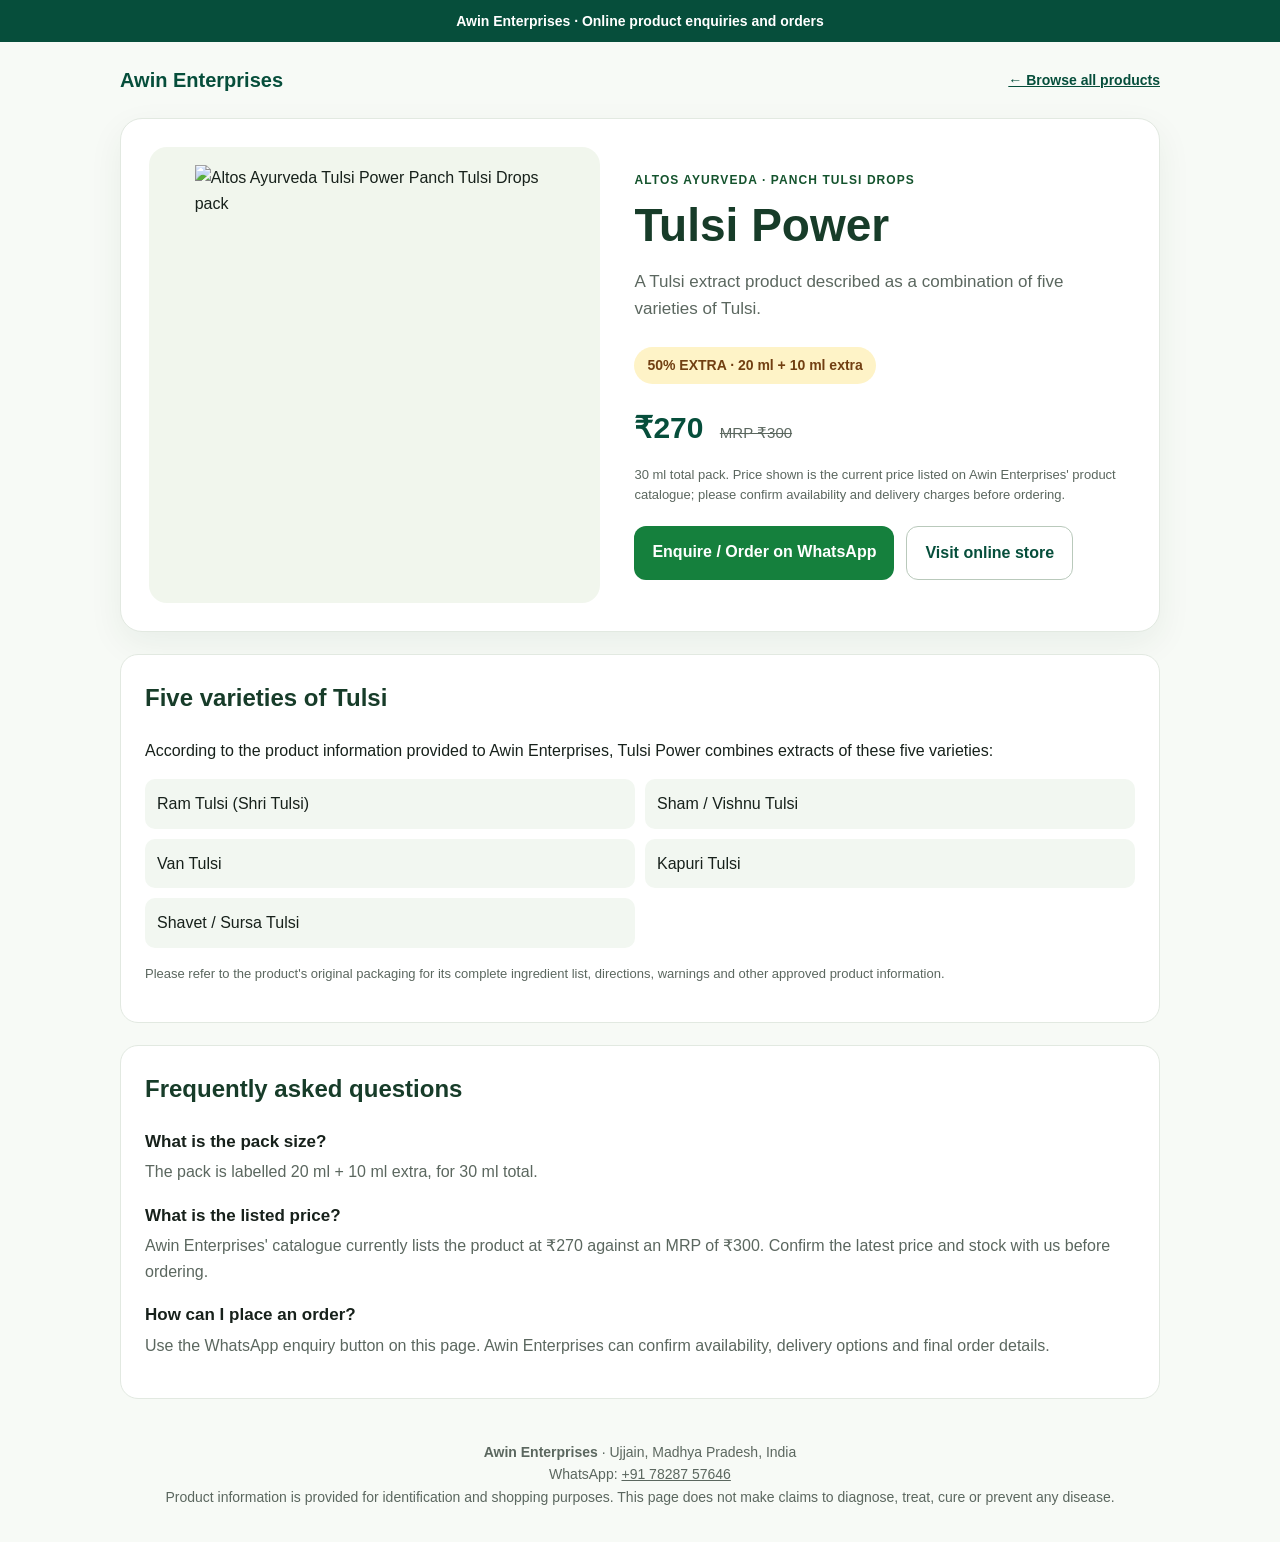
==== tulsi-power.html @ fa729369 "Add SEO-friendly Tulsi Power product landing page" ====
<!doctype html>
<html lang="en">
<head>
  <meta charset="utf-8">
  <meta name="viewport" content="width=device-width, initial-scale=1">
  <title>Altos Ayurveda Tulsi Power Panch Tulsi Drops 30 ml | Awin Enterprises</title>
  <meta name="description" content="Explore Altos Ayurveda Tulsi Power Panch Tulsi Drops at Awin Enterprises. 20 ml + 10 ml extra (30 ml total). Listed price ₹270. Order online or enquire on WhatsApp.">
  <meta name="robots" content="index,follow">
  <link rel="canonical" href="https://awinenterprises.in/tulsi-power.html">
  <meta property="og:type" content="product">
  <meta property="og:title" content="Altos Ayurveda Tulsi Power Panch Tulsi Drops 30 ml">
  <meta property="og:description" content="Five-variety Tulsi extract product. 20 ml + 10 ml extra. Listed price ₹270 at Awin Enterprises.">
  <meta property="og:url" content="https://awinenterprises.in/tulsi-power.html">
  <meta property="og:image" content="https://i.postimg.cc/CZK7wL5Y/tulsipower.png">
  <meta name="twitter:card" content="summary_large_image">
  <meta name="twitter:title" content="Altos Ayurveda Tulsi Power | Awin Enterprises">
  <meta name="twitter:description" content="20 ml + 10 ml extra. Listed price ₹270.">
  <meta name="twitter:image" content="https://i.postimg.cc/CZK7wL5Y/tulsipower.png">
  <style>
    :root{color-scheme:light;--green:#14532d;--deep:#064e3b;--gold:#d6a84f;--ink:#17211b;--muted:#5b675f;--paper:#f7faf6}
    *{box-sizing:border-box}body{margin:0;font-family:Arial,Helvetica,sans-serif;background:var(--paper);color:var(--ink);line-height:1.6}
    a{color:inherit}.top{background:var(--deep);color:white;text-align:center;padding:10px 16px;font-weight:700;font-size:14px}
    header,main,footer{max-width:1080px;margin:auto;padding-left:20px;padding-right:20px}
    header{padding-top:22px;padding-bottom:22px;display:flex;justify-content:space-between;align-items:center;gap:16px}
    .brand{font-weight:800;color:var(--deep);font-size:20px;text-decoration:none}.back{font-size:14px;color:var(--deep);font-weight:700}
    .hero{display:grid;grid-template-columns:minmax(0,1fr) minmax(0,1.1fr);gap:34px;align-items:center;background:white;border:1px solid #e2e9e1;border-radius:22px;padding:28px;box-shadow:0 12px 35px #173b2510}
    .photo{background:#f1f6ed;border-radius:18px;display:grid;place-items:center;padding:18px;min-height:340px}.photo img{width:100%;max-width:360px;max-height:420px;object-fit:contain}
    .eyebrow{color:var(--green);font-weight:800;letter-spacing:.09em;text-transform:uppercase;font-size:12px}
    h1{font-size:clamp(30px,5vw,46px);line-height:1.1;margin:10px 0;color:#173c29}
    .sub{color:var(--muted);font-size:17px}.offer{display:inline-block;background:#fef3c7;color:#713f12;border-radius:999px;padding:7px 13px;font-weight:800;font-size:14px;margin:8px 0}
    .price{font-size:30px;font-weight:900;color:var(--deep);margin:12px 0 0}.mrp{font-size:15px;color:var(--muted);font-weight:400;text-decoration:line-through;margin-left:8px}
    .actions{display:flex;flex-wrap:wrap;gap:12px;margin-top:20px}.btn{display:inline-block;padding:13px 18px;border-radius:12px;text-decoration:none;font-weight:800}.primary{background:#15803d;color:white}.secondary{border:1px solid #b9c9bb;color:var(--deep);background:white}
    section.info{background:white;border:1px solid #e2e9e1;border-radius:18px;padding:24px;margin:22px 0}
    h2{color:#173c29;margin-top:0}.varieties{display:grid;grid-template-columns:repeat(2,minmax(0,1fr));gap:10px;padding:0;list-style:none}.varieties li{background:#f2f7f1;border-radius:10px;padding:12px}
    .note{font-size:13px;color:var(--muted)}.faq h3{font-size:17px;margin-bottom:4px}.faq p{margin-top:4px;color:var(--muted)}
    footer{text-align:center;padding-top:20px;padding-bottom:34px;color:var(--muted);font-size:14px}
    @media(max-width:720px){.hero{grid-template-columns:1fr;padding:16px;gap:20px}.photo{min-height:260px}.varieties{grid-template-columns:1fr}header{padding-top:16px;padding-bottom:16px}}
  </style>
  <script type="application/ld+json">
  {
    "@context":"https://schema.org",
    "@type":"Product",
    "name":"Altos Ayurveda Tulsi Power Panch Tulsi Drops",
    "image":["https://i.postimg.cc/CZK7wL5Y/tulsipower.png"],
    "description":"Tulsi extract product described as a combination of five varieties of Tulsi. Pack size 20 ml plus 10 ml extra, 30 ml total.",
    "brand":{"@type":"Brand","name":"Altos Ayurveda"},
    "category":"Wellness product",
    "offers":{
      "@type":"Offer",
      "url":"https://awinenterprises.in/tulsi-power.html",
      "priceCurrency":"INR",
      "price":"270",
      "seller":{"@type":"Organization","name":"Awin Enterprises","url":"https://awinenterprises.in"}
    }
  }
  </script>
</head>
<body>
  <div class="top">Awin Enterprises · Online product enquiries and orders</div>
  <header>
    <a class="brand" href="https://awinenterprises.in/">Awin Enterprises</a>
    <a class="back" href="https://awinenterprises.in/">← Browse all products</a>
  </header>
  <main>
    <article class="hero">
      <div class="photo">
        <img src="https://i.postimg.cc/CZK7wL5Y/tulsipower.png" alt="Altos Ayurveda Tulsi Power Panch Tulsi Drops pack" width="600" height="600">
      </div>
      <div>
        <div class="eyebrow">Altos Ayurveda · Panch Tulsi Drops</div>
        <h1>Tulsi Power</h1>
        <p class="sub">A Tulsi extract product described as a combination of five varieties of Tulsi.</p>
        <div class="offer">50% EXTRA · 20 ml + 10 ml extra</div>
        <p class="price">₹270 <span class="mrp">MRP ₹300</span></p>
        <p class="note">30 ml total pack. Price shown is the current price listed on Awin Enterprises' product catalogue; please confirm availability and delivery charges before ordering.</p>
        <div class="actions">
          <a class="btn primary" href="https://wa.me/917828757646?text=Hello%20Awin%20Enterprises%2C%20I%20am%20interested%20in%20Altos%20Ayurveda%20Tulsi%20Power%2030%20ml.%20Please%20confirm%20availability%20and%20delivery.">Enquire / Order on WhatsApp</a>
          <a class="btn secondary" href="https://awinenterprises.in/">Visit online store</a>
        </div>
      </div>
    </article>
    <section class="info">
      <h2>Five varieties of Tulsi</h2>
      <p>According to the product information provided to Awin Enterprises, Tulsi Power combines extracts of these five varieties:</p>
      <ul class="varieties">
        <li>Ram Tulsi (Shri Tulsi)</li>
        <li>Sham / Vishnu Tulsi</li>
        <li>Van Tulsi</li>
        <li>Kapuri Tulsi</li>
        <li>Shavet / Sursa Tulsi</li>
      </ul>
      <p class="note">Please refer to the product's original packaging for its complete ingredient list, directions, warnings and other approved product information.</p>
    </section>
    <section class="info faq">
      <h2>Frequently asked questions</h2>
      <h3>What is the pack size?</h3>
      <p>The pack is labelled 20 ml + 10 ml extra, for 30 ml total.</p>
      <h3>What is the listed price?</h3>
      <p>Awin Enterprises' catalogue currently lists the product at ₹270 against an MRP of ₹300. Confirm the latest price and stock with us before ordering.</p>
      <h3>How can I place an order?</h3>
      <p>Use the WhatsApp enquiry button on this page. Awin Enterprises can confirm availability, delivery options and final order details.</p>
    </section>
  </main>
  <footer>
    <strong>Awin Enterprises</strong> · Ujjain, Madhya Pradesh, India<br>
    WhatsApp: <a href="https://wa.me/917828757646">+91 78287 57646</a><br>
    Product information is provided for identification and shopping purposes. This page does not make claims to diagnose, treat, cure or prevent any disease.
  </footer>
</body>
</html>
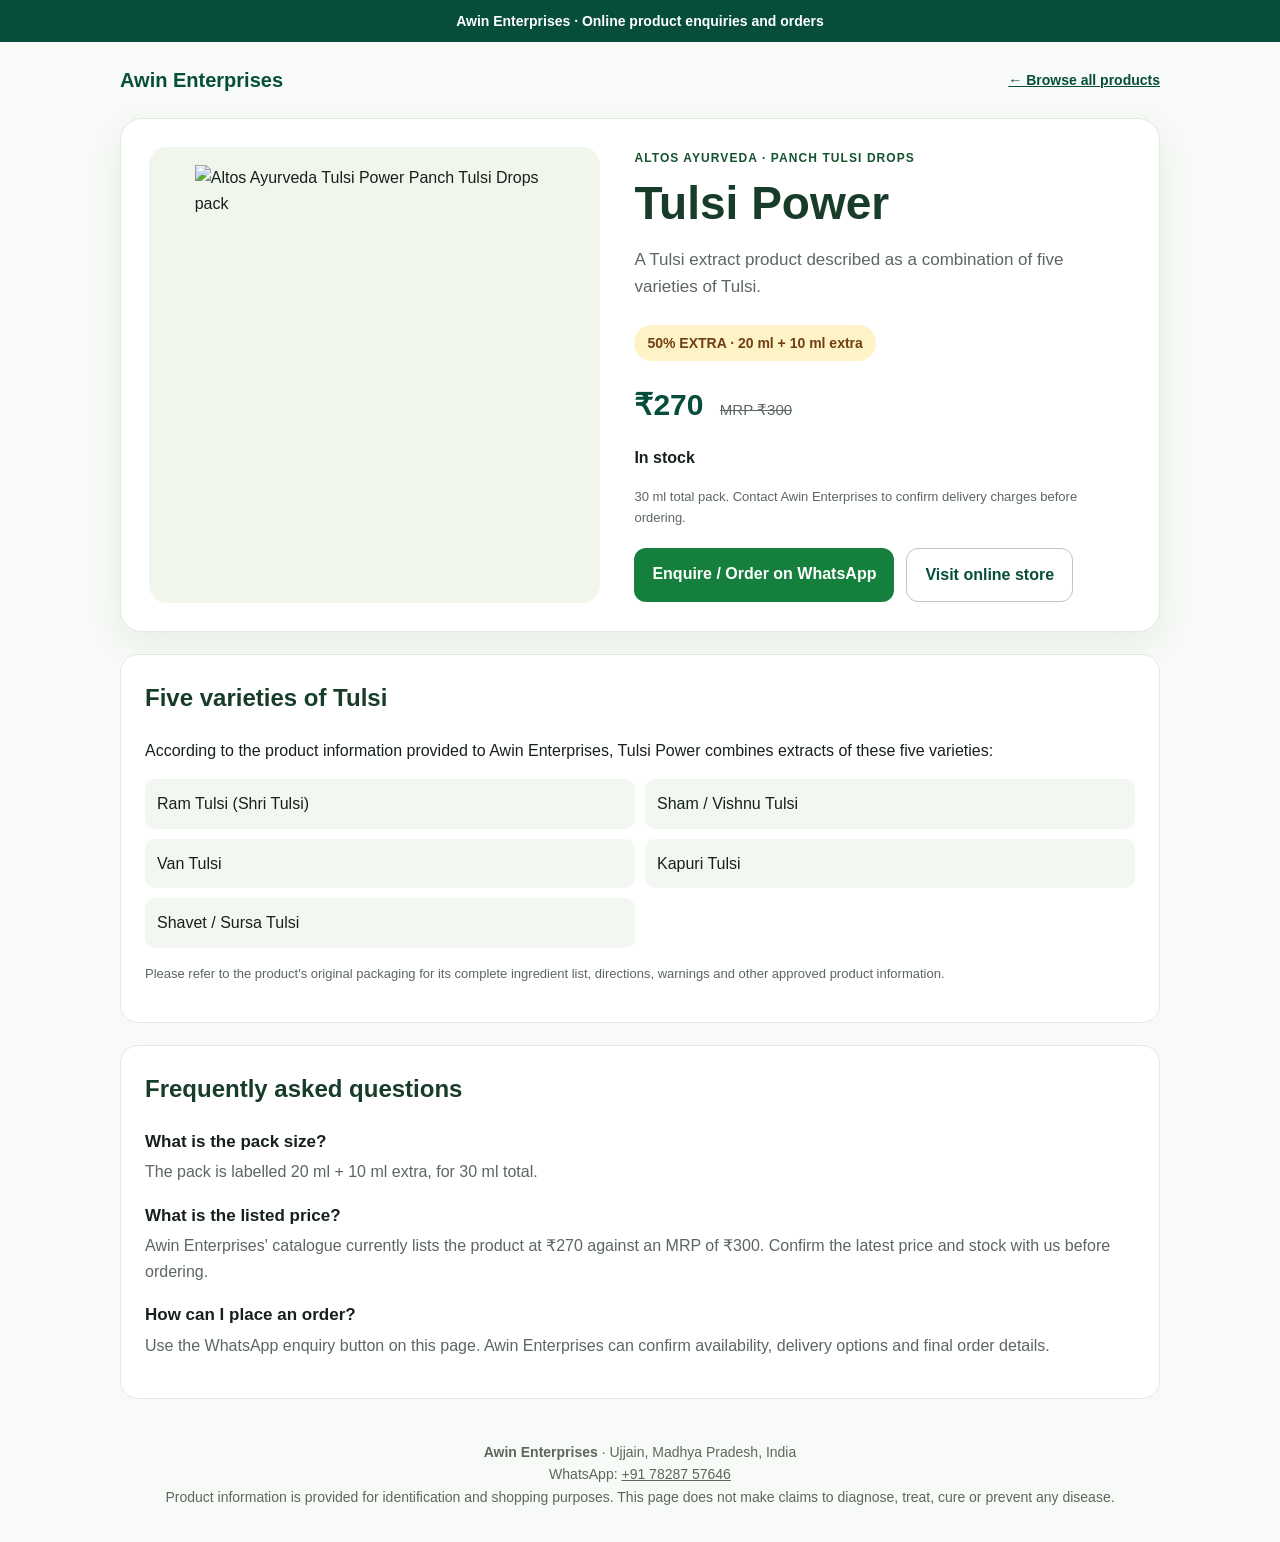
==== commit ec64f7f0: "Align Tulsi Power stock markup on standalone page" ====
--- a/tulsi-power.html
+++ b/tulsi-power.html
@@ -6,11 +6,11 @@
   <title>Altos Ayurveda Tulsi Power Panch Tulsi Drops 30 ml | Awin Enterprises</title>
   <meta name="description" content="Explore Altos Ayurveda Tulsi Power Panch Tulsi Drops at Awin Enterprises. 20 ml + 10 ml extra (30 ml total). Listed price ₹270. Order online or enquire on WhatsApp.">
   <meta name="robots" content="index,follow">
-  <link rel="canonical" href="https://awinenterprises.in/tulsi-power.html">
+  <link rel="canonical" href="https://awinenterprises.in/products/tulsi-power">
   <meta property="og:type" content="product">
   <meta property="og:title" content="Altos Ayurveda Tulsi Power Panch Tulsi Drops 30 ml">
   <meta property="og:description" content="Five-variety Tulsi extract product. 20 ml + 10 ml extra. Listed price ₹270 at Awin Enterprises.">
-  <meta property="og:url" content="https://awinenterprises.in/tulsi-power.html">
+  <meta property="og:url" content="https://awinenterprises.in/products/tulsi-power">
   <meta property="og:image" content="https://i.postimg.cc/CZK7wL5Y/tulsipower.png">
   <meta name="twitter:card" content="summary_large_image">
   <meta name="twitter:title" content="Altos Ayurveda Tulsi Power | Awin Enterprises">
@@ -47,9 +47,10 @@
     "category":"Wellness product",
     "offers":{
       "@type":"Offer",
-      "url":"https://awinenterprises.in/tulsi-power.html",
+      "url":"https://awinenterprises.in/products/tulsi-power",
       "priceCurrency":"INR",
       "price":"270",
+      "availability":"https://schema.org/InStock",
       "seller":{"@type":"Organization","name":"Awin Enterprises","url":"https://awinenterprises.in"}
     }
   }
@@ -72,7 +73,8 @@
         <p class="sub">A Tulsi extract product described as a combination of five varieties of Tulsi.</p>
         <div class="offer">50% EXTRA · 20 ml + 10 ml extra</div>
         <p class="price">₹270 <span class="mrp">MRP ₹300</span></p>
-        <p class="note">30 ml total pack. Price shown is the current price listed on Awin Enterprises' product catalogue; please confirm availability and delivery charges before ordering.</p>
+        <p><strong>In stock</strong></p>
+        <p class="note">30 ml total pack. Contact Awin Enterprises to confirm delivery charges before ordering.</p>
         <div class="actions">
           <a class="btn primary" href="https://wa.me/917828757646?text=Hello%20Awin%20Enterprises%2C%20I%20am%20interested%20in%20Altos%20Ayurveda%20Tulsi%20Power%2030%20ml.%20Please%20confirm%20availability%20and%20delivery.">Enquire / Order on WhatsApp</a>
           <a class="btn secondary" href="https://awinenterprises.in/">Visit online store</a>
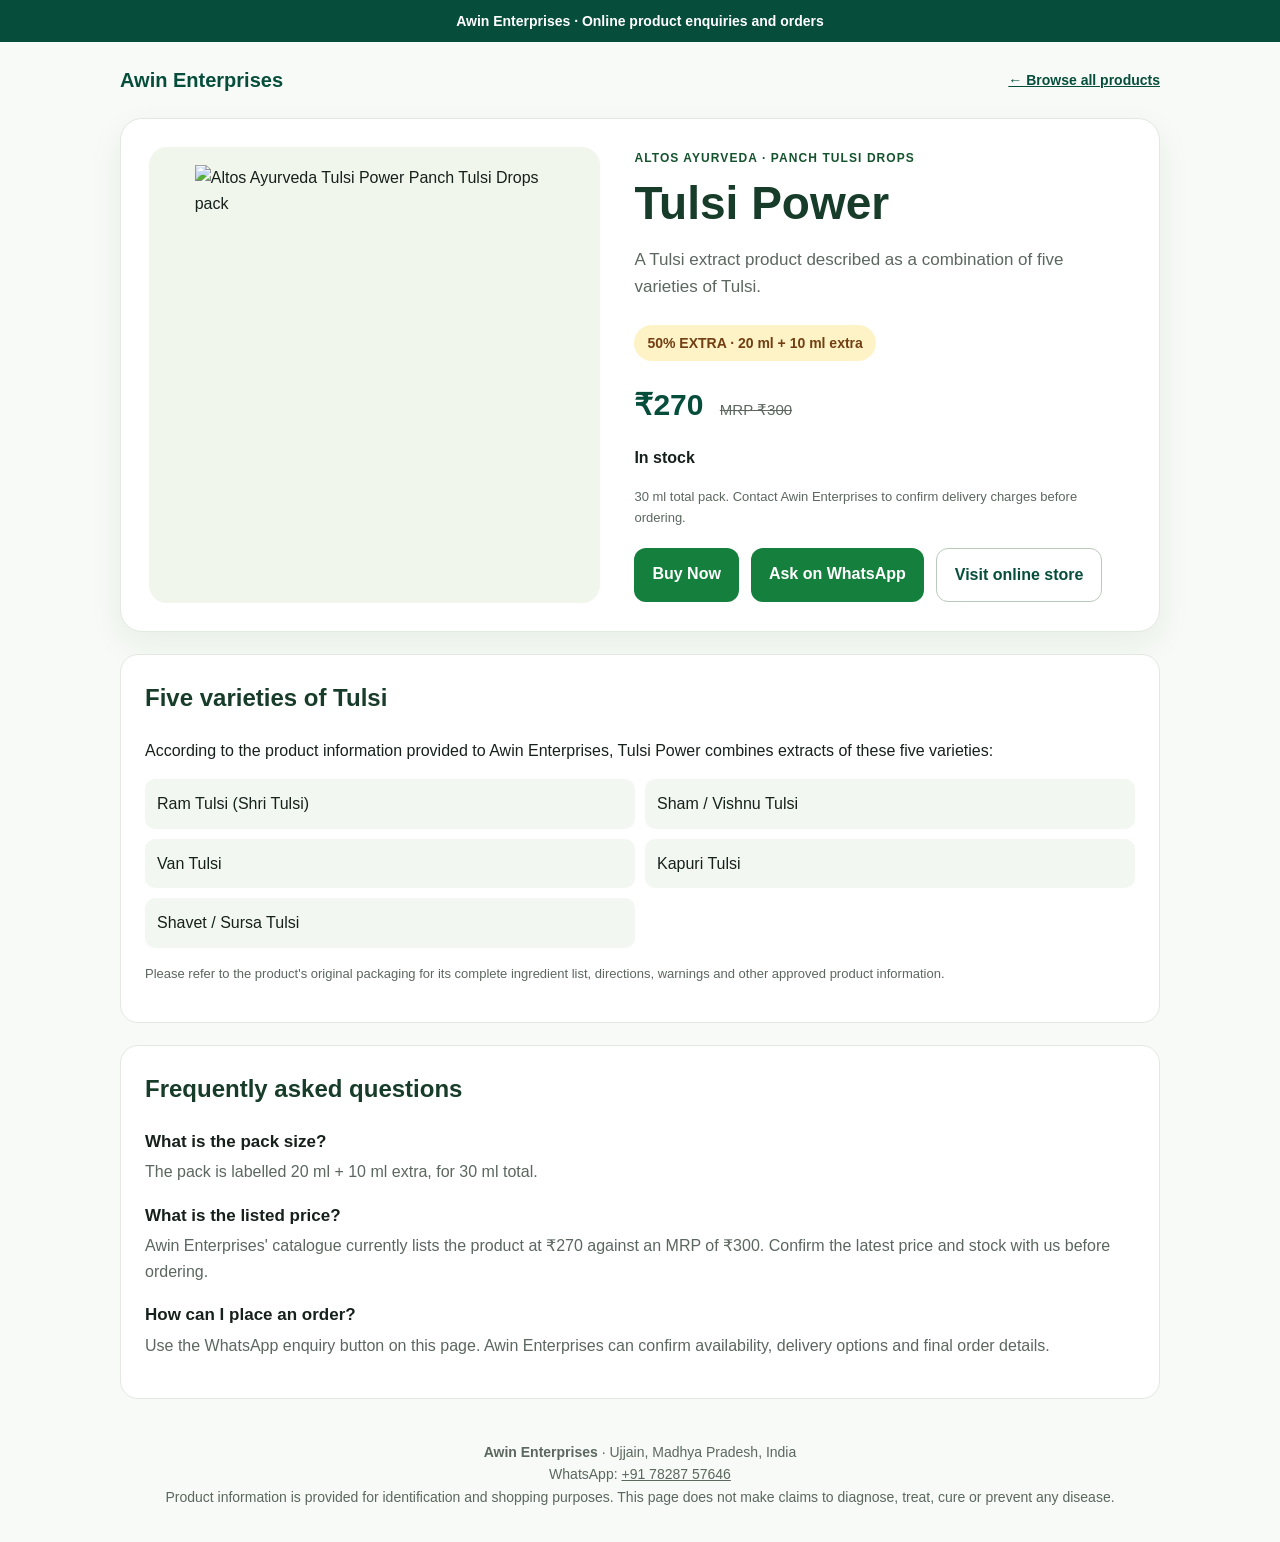
==== commit 88f9efd2: "Link Tulsi Power Buy Now to its product checkout" ====
--- a/tulsi-power.html
+++ b/tulsi-power.html
@@ -51,6 +51,7 @@
       "priceCurrency":"INR",
       "price":"270",
       "availability":"https://schema.org/InStock",
+      "hasMerchantReturnPolicy":{"@type":"MerchantReturnPolicy","applicableCountry":"IN","returnPolicyCategory":"https://schema.org/MerchantReturnFiniteReturnWindow","merchantReturnDays":2,"itemCondition":"https://schema.org/DamagedCondition","merchantReturnLink":"https://awinenterprises.in/products/tulsi-power#returns"},
       "seller":{"@type":"Organization","name":"Awin Enterprises","url":"https://awinenterprises.in"}
     }
   }
@@ -76,7 +77,8 @@
         <p><strong>In stock</strong></p>
         <p class="note">30 ml total pack. Contact Awin Enterprises to confirm delivery charges before ordering.</p>
         <div class="actions">
-          <a class="btn primary" href="https://wa.me/917828757646?text=Hello%20Awin%20Enterprises%2C%20I%20am%20interested%20in%20Altos%20Ayurveda%20Tulsi%20Power%2030%20ml.%20Please%20confirm%20availability%20and%20delivery.">Enquire / Order on WhatsApp</a>
+          <a class="btn primary" href="/products/tulsi-power#checkout">Buy Now</a>
+          <a class="btn primary" href="https://wa.me/917828757646?text=Hello%20Awin%20Enterprises%2C%20I%20am%20interested%20in%20Altos%20Ayurveda%20Tulsi%20Power%2030%20ml.%20Please%20confirm%20availability%20and%20delivery.">Ask on WhatsApp</a>
           <a class="btn secondary" href="https://awinenterprises.in/">Visit online store</a>
         </div>
       </div>
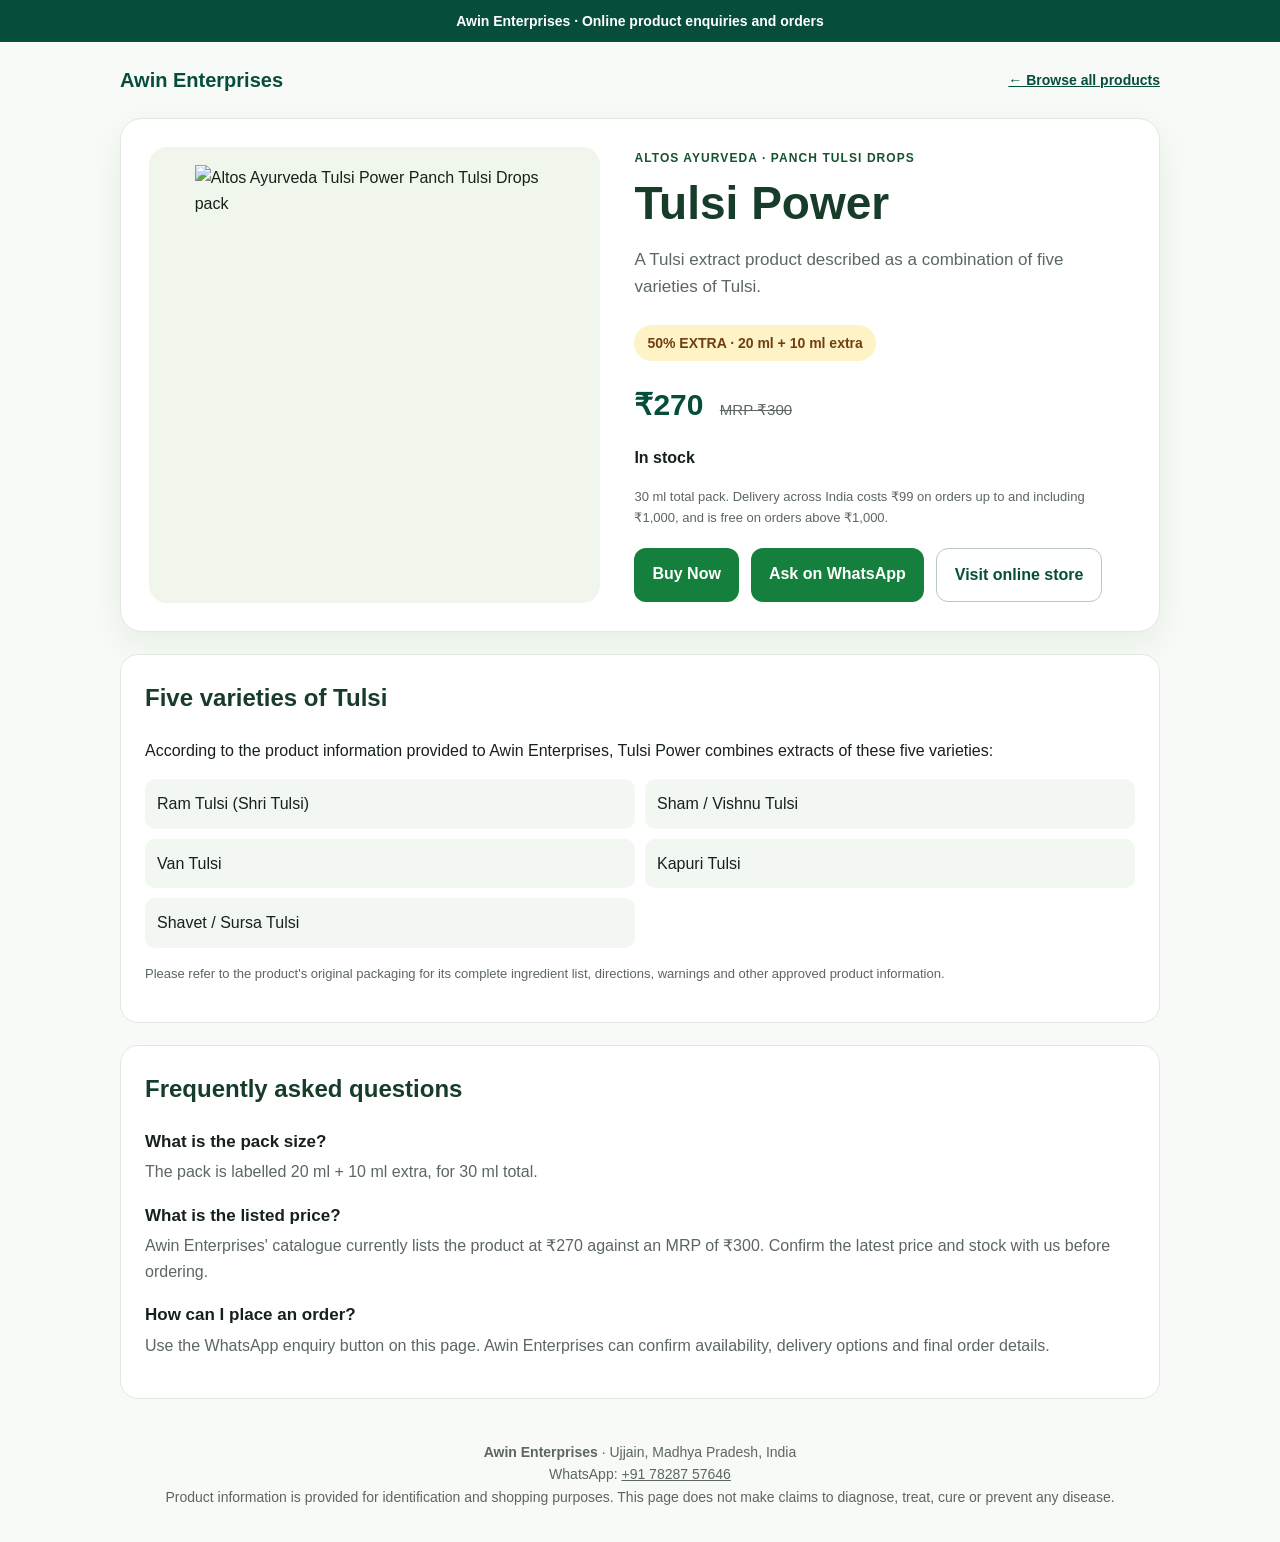
==== commit 7694c9bc: "Apply India shipping policy to tulsi-power.html" ====
--- a/tulsi-power.html
+++ b/tulsi-power.html
@@ -51,6 +51,7 @@
       "priceCurrency":"INR",
       "price":"270",
       "availability":"https://schema.org/InStock",
+      "shippingDetails":{"@type":"OfferShippingDetails","hasShippingService":{"@id":"https://awinenterprises.in/#india-shipping"}},
       "hasMerchantReturnPolicy":{"@type":"MerchantReturnPolicy","applicableCountry":"IN","returnPolicyCategory":"https://schema.org/MerchantReturnFiniteReturnWindow","merchantReturnDays":2,"itemCondition":"https://schema.org/DamagedCondition","merchantReturnLink":"https://awinenterprises.in/products/tulsi-power#returns"},
       "seller":{"@type":"Organization","name":"Awin Enterprises","url":"https://awinenterprises.in"}
     }
@@ -75,7 +76,7 @@
         <div class="offer">50% EXTRA · 20 ml + 10 ml extra</div>
         <p class="price">₹270 <span class="mrp">MRP ₹300</span></p>
         <p><strong>In stock</strong></p>
-        <p class="note">30 ml total pack. Contact Awin Enterprises to confirm delivery charges before ordering.</p>
+        <p class="note">30 ml total pack. Delivery across India costs ₹99 on orders up to and including ₹1,000, and is free on orders above ₹1,000.</p>
         <div class="actions">
           <a class="btn primary" href="/products/tulsi-power#checkout">Buy Now</a>
           <a class="btn primary" href="https://wa.me/917828757646?text=Hello%20Awin%20Enterprises%2C%20I%20am%20interested%20in%20Altos%20Ayurveda%20Tulsi%20Power%2030%20ml.%20Please%20confirm%20availability%20and%20delivery.">Ask on WhatsApp</a>
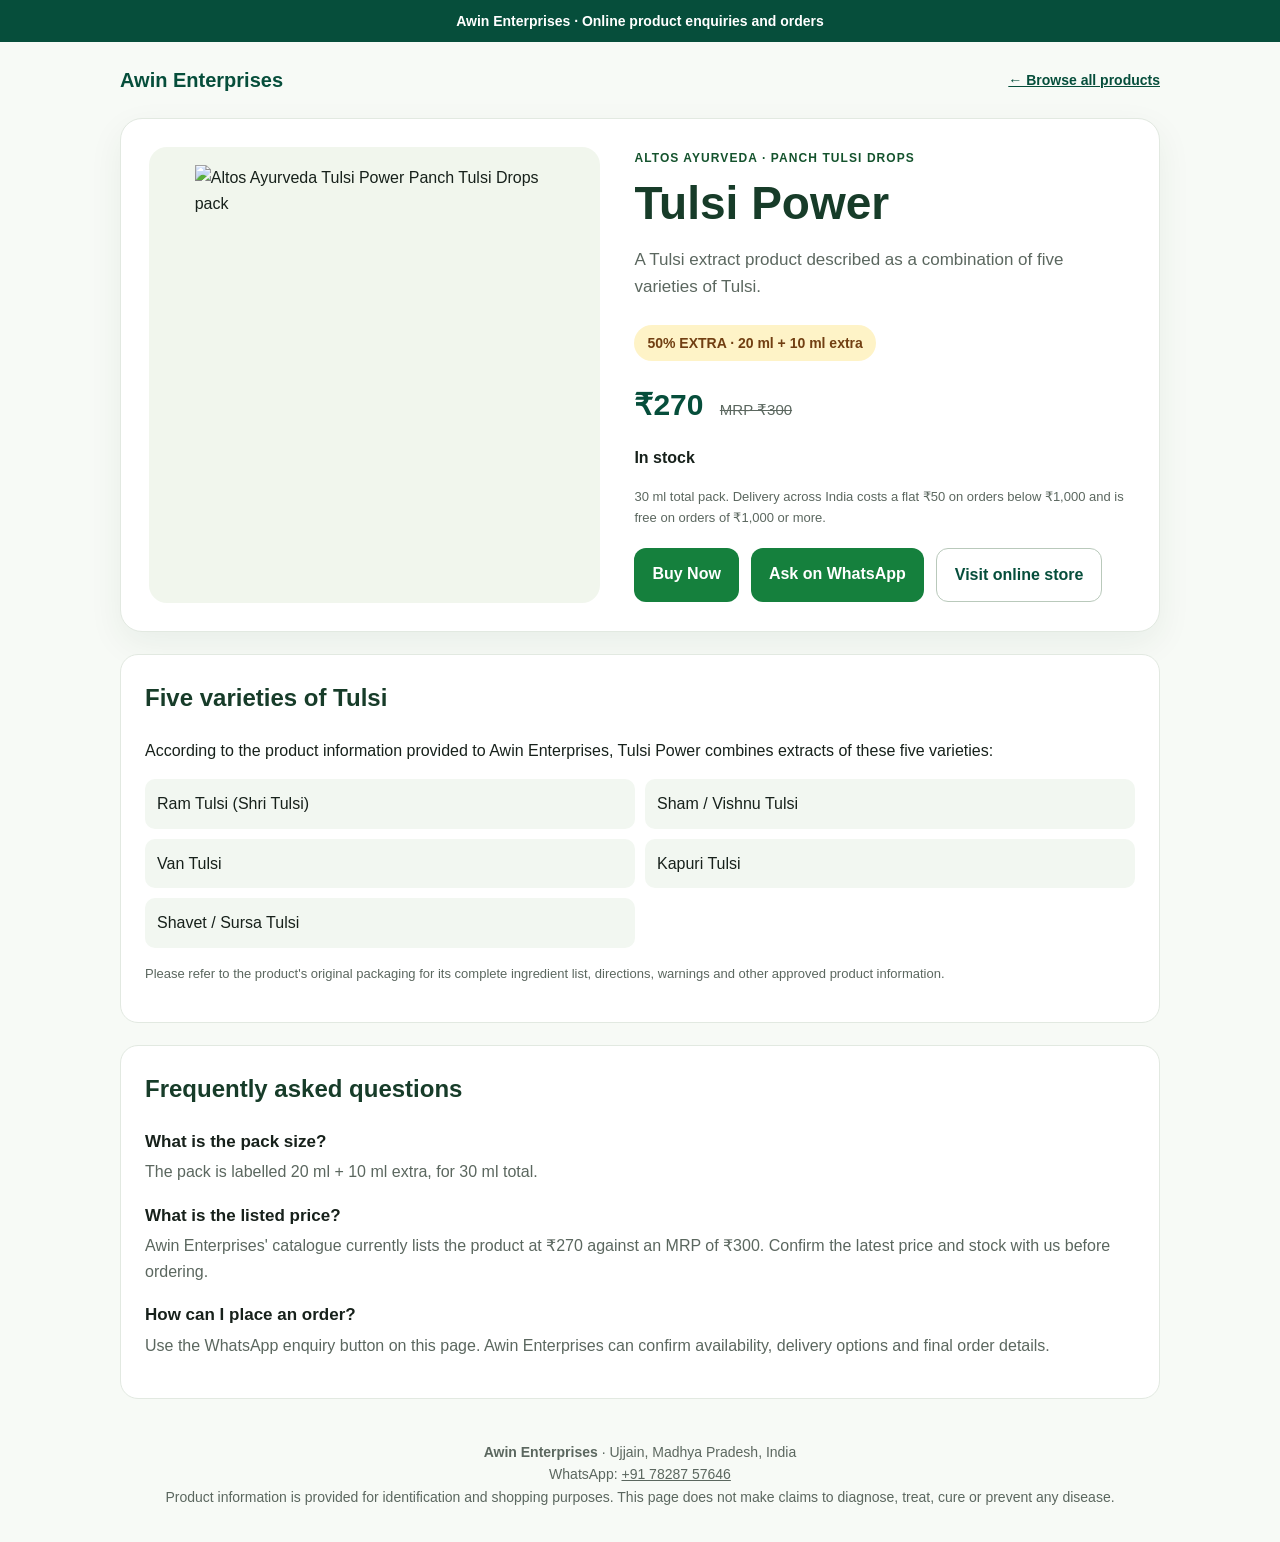
==== commit 2a9d7903: "Correct India shipping fee in tulsi-power.html" ====
--- a/tulsi-power.html
+++ b/tulsi-power.html
@@ -76,7 +76,7 @@
         <div class="offer">50% EXTRA · 20 ml + 10 ml extra</div>
         <p class="price">₹270 <span class="mrp">MRP ₹300</span></p>
         <p><strong>In stock</strong></p>
-        <p class="note">30 ml total pack. Delivery across India costs ₹99 on orders up to and including ₹1,000, and is free on orders above ₹1,000.</p>
+        <p class="note">30 ml total pack. Delivery across India costs a flat ₹50 on orders below ₹1,000 and is free on orders of ₹1,000 or more.</p>
         <div class="actions">
           <a class="btn primary" href="/products/tulsi-power#checkout">Buy Now</a>
           <a class="btn primary" href="https://wa.me/917828757646?text=Hello%20Awin%20Enterprises%2C%20I%20am%20interested%20in%20Altos%20Ayurveda%20Tulsi%20Power%2030%20ml.%20Please%20confirm%20availability%20and%20delivery.">Ask on WhatsApp</a>
